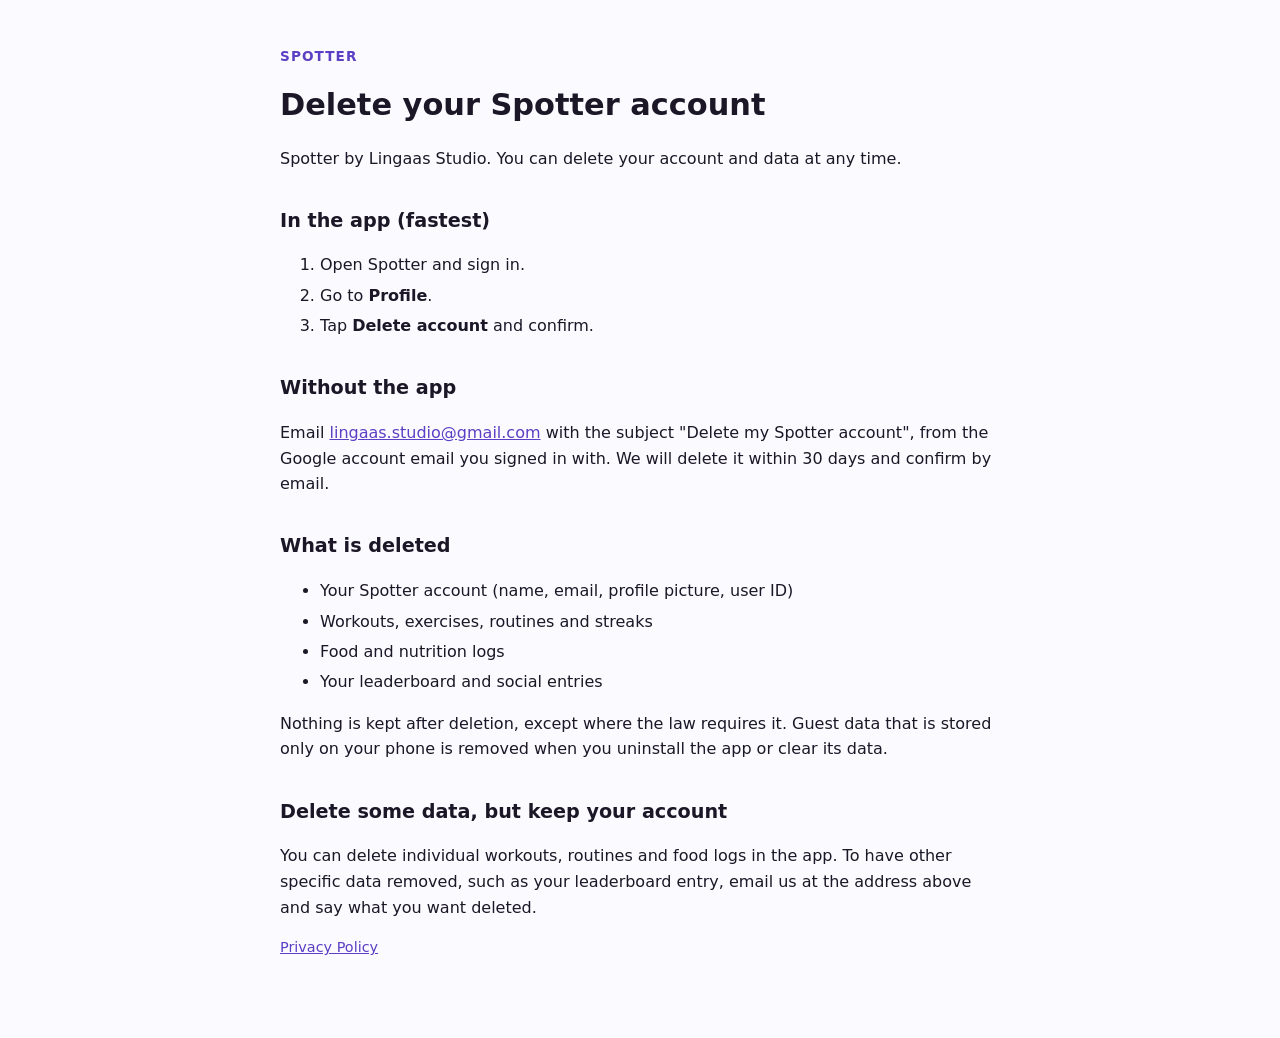
==== delete-account.html @ 160ec16d "Add files via upload" ====
<!doctype html>
<html lang="en">
<head>
<meta charset="utf-8">
<meta name="viewport" content="width=device-width, initial-scale=1">
<title>Spotter – Delete your account</title>
<link rel="stylesheet" href="style.css">
</head>
<body>
<main>
<p class="brand"><a href="./">Spotter</a></p>
<h1>Delete your Spotter account</h1>
<p>Spotter by Lingaas Studio. You can delete your account and data at any time.</p>

<h2>In the app (fastest)</h2>
<ol>
<li>Open Spotter and sign in.</li>
<li>Go to <strong>Profile</strong>.</li>
<li>Tap <strong>Delete account</strong> and confirm.</li>
</ol>

<h2>Without the app</h2>
<p>Email <a href="mailto:lingaas.studio@gmail.com?subject=Delete%20my%20Spotter%20account">lingaas.studio@gmail.com</a> with the subject "Delete my Spotter account", from the Google account email you signed in with. We will delete it within 30 days and confirm by email.</p>

<h2 id="what-is-deleted">What is deleted</h2>
<ul>
<li>Your Spotter account (name, email, profile picture, user ID)</li>
<li>Workouts, exercises, routines and streaks</li>
<li>Food and nutrition logs</li>
<li>Your leaderboard and social entries</li>
</ul>
<p>Nothing is kept after deletion, except where the law requires it. Guest data that is stored only on your phone is removed when you uninstall the app or clear its data.</p>

<h2 id="some-data">Delete some data, but keep your account</h2>
<p>You can delete individual workouts, routines and food logs in the app. To have other specific data removed, such as your leaderboard entry, email us at the address above and say what you want deleted.</p>

<p class="muted"><a href="privacy.html">Privacy Policy</a></p>
</main>
</body>
</html>
---- style.css ----
:root{--bg:#0d0b14;--fg:#ece9f5;--muted:#a59fb8;--accent:#c9b6ff}
@media (prefers-color-scheme: light){:root{--bg:#fbfaff;--fg:#1b1726;--muted:#5f5873;--accent:#5b3fc4}}
body{margin:0;background:var(--bg);color:var(--fg);font:16px/1.6 system-ui,-apple-system,"Segoe UI",Roboto,sans-serif}
main{max-width:720px;margin:0 auto;padding:32px 16px 64px}
h1{font-size:1.9rem;margin:.2em 0 .4em}
h2{font-size:1.2rem;margin-top:1.8em}
a{color:var(--accent)}
.brand{font-weight:700;letter-spacing:.08em;text-transform:uppercase;font-size:.85rem}
.brand a{text-decoration:none}
.muted{color:var(--muted);font-size:.9rem}
li{margin:.3em 0}
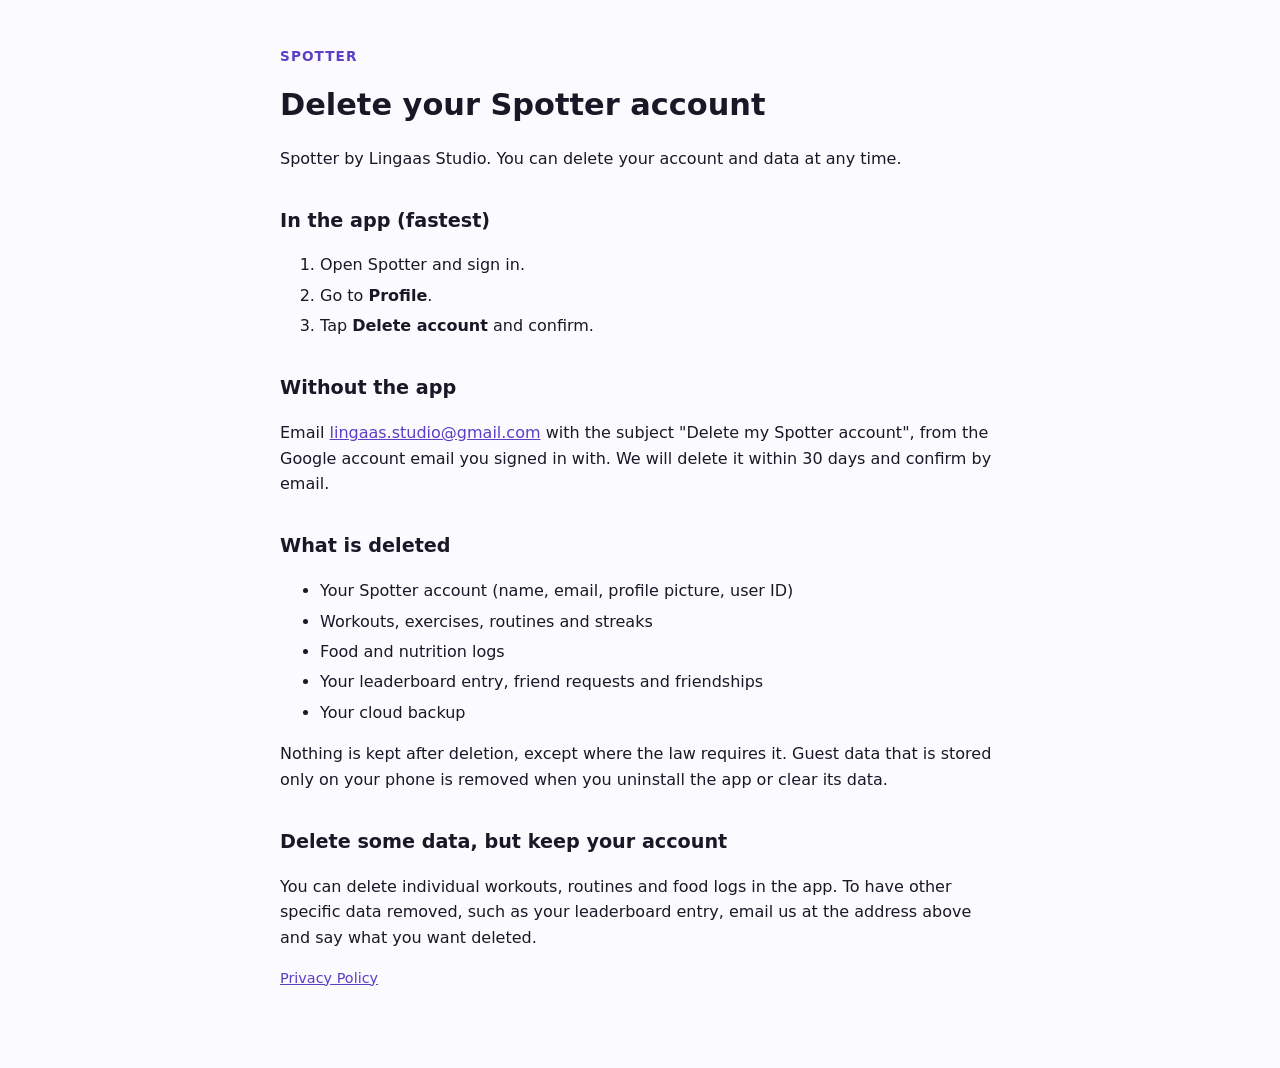
==== commit 4d48fb91: "Add files via upload" ====
--- a/delete-account.html
+++ b/delete-account.html
@@ -27,7 +27,8 @@
 <li>Your Spotter account (name, email, profile picture, user ID)</li>
 <li>Workouts, exercises, routines and streaks</li>
 <li>Food and nutrition logs</li>
-<li>Your leaderboard and social entries</li>
+<li>Your leaderboard entry, friend requests and friendships</li>
+<li>Your cloud backup</li>
 </ul>
 <p>Nothing is kept after deletion, except where the law requires it. Guest data that is stored only on your phone is removed when you uninstall the app or clear its data.</p>
 
